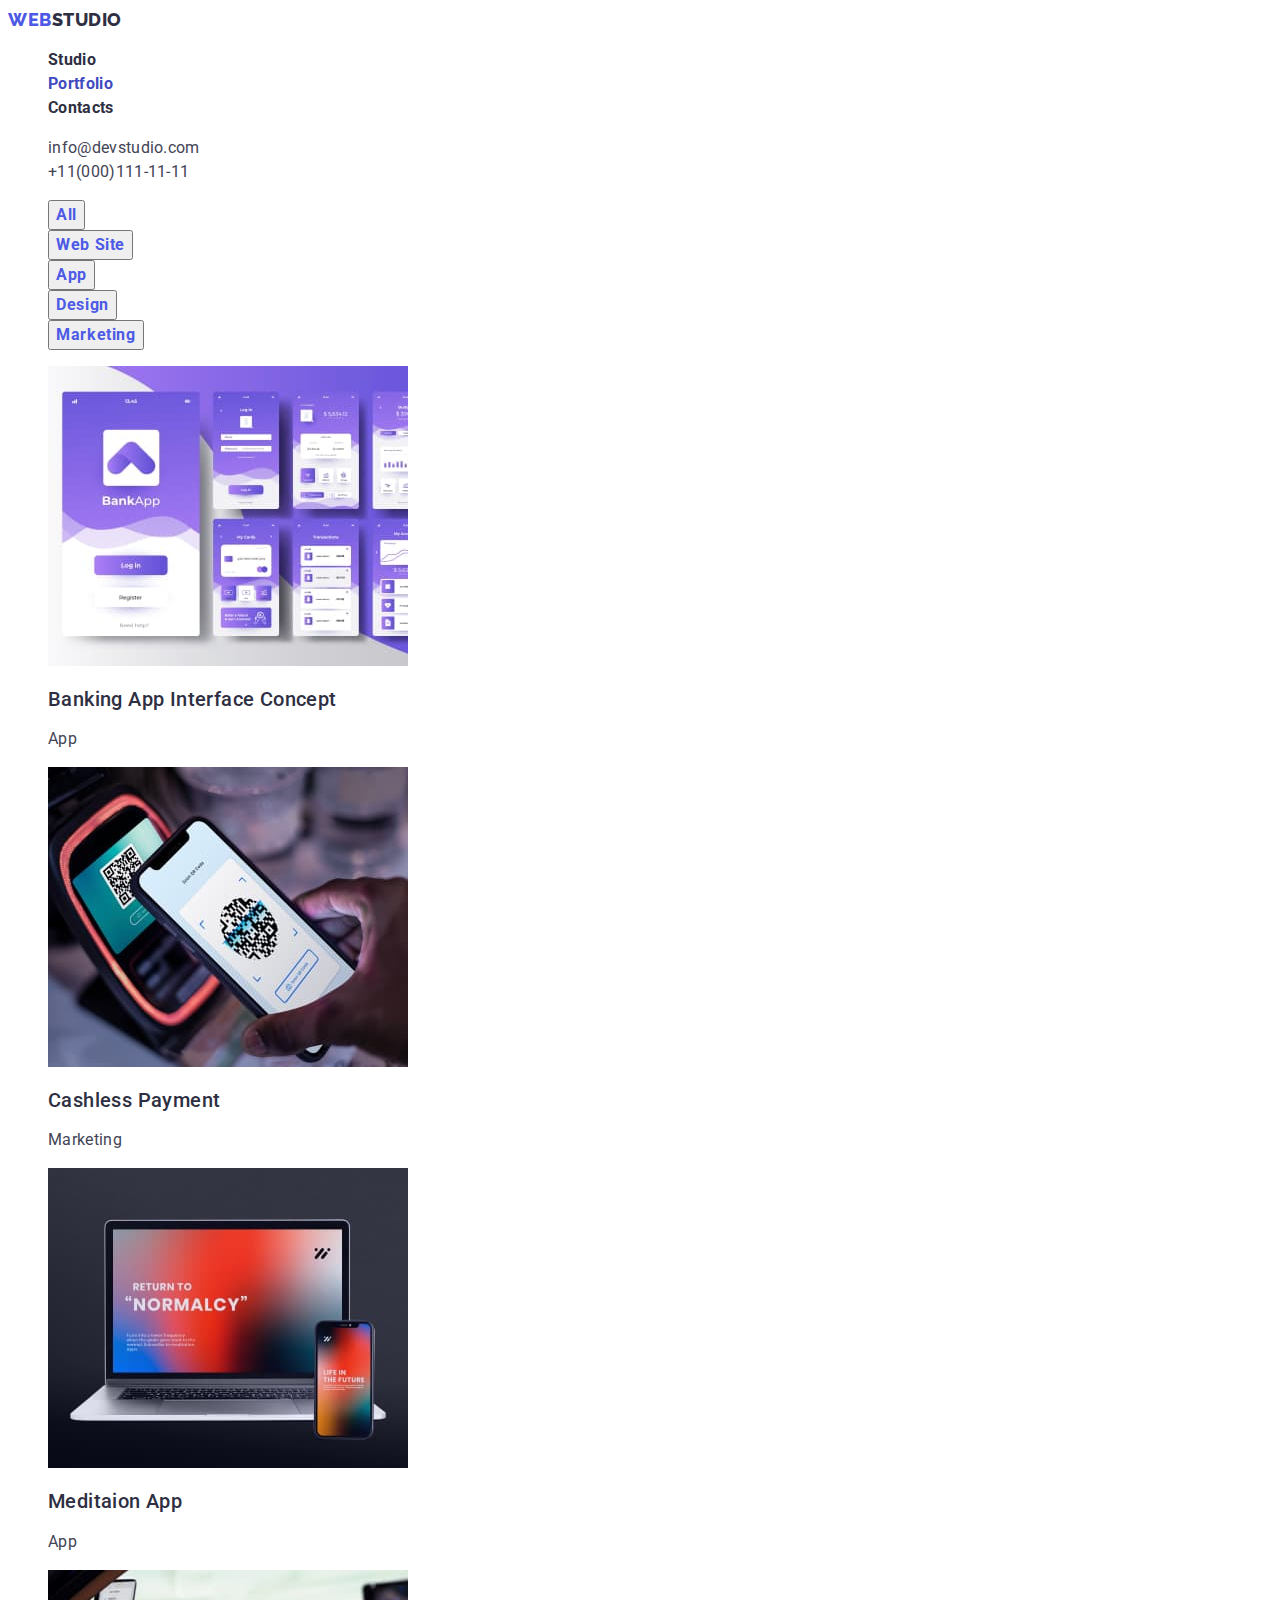
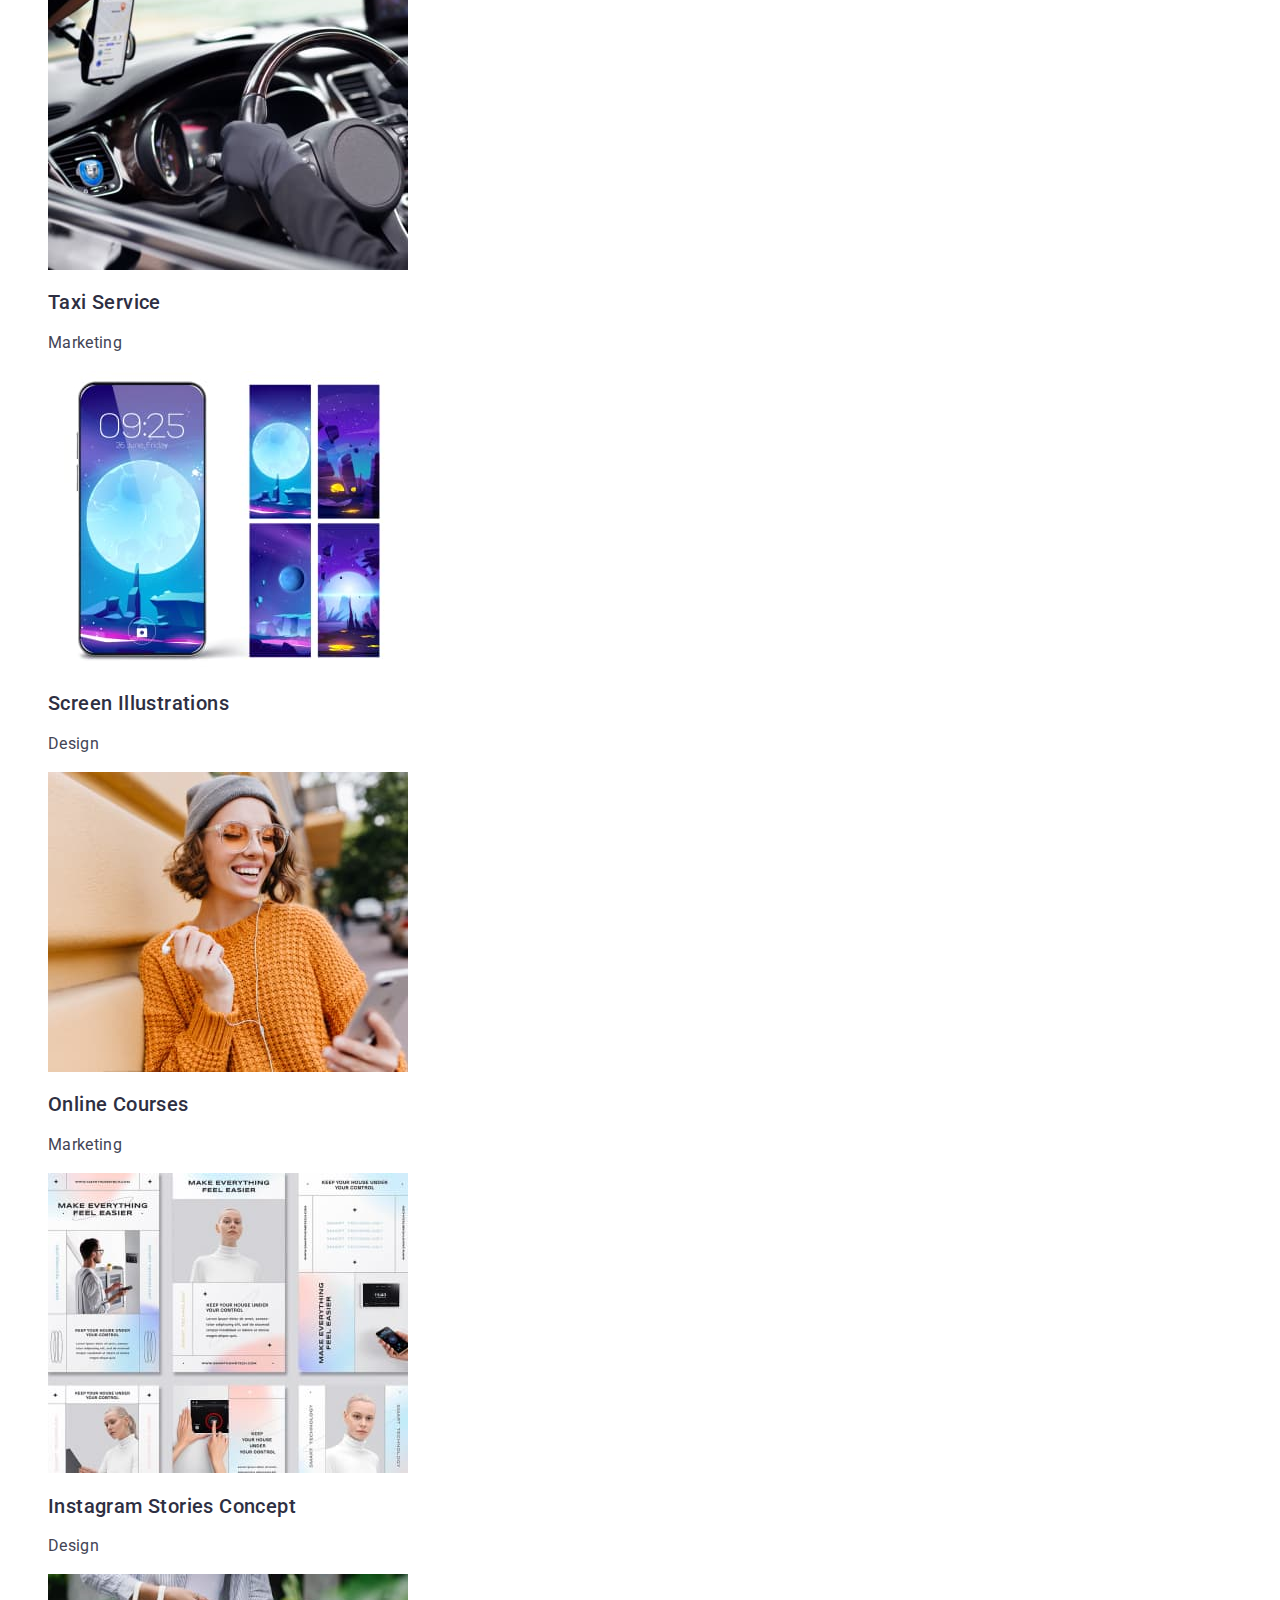
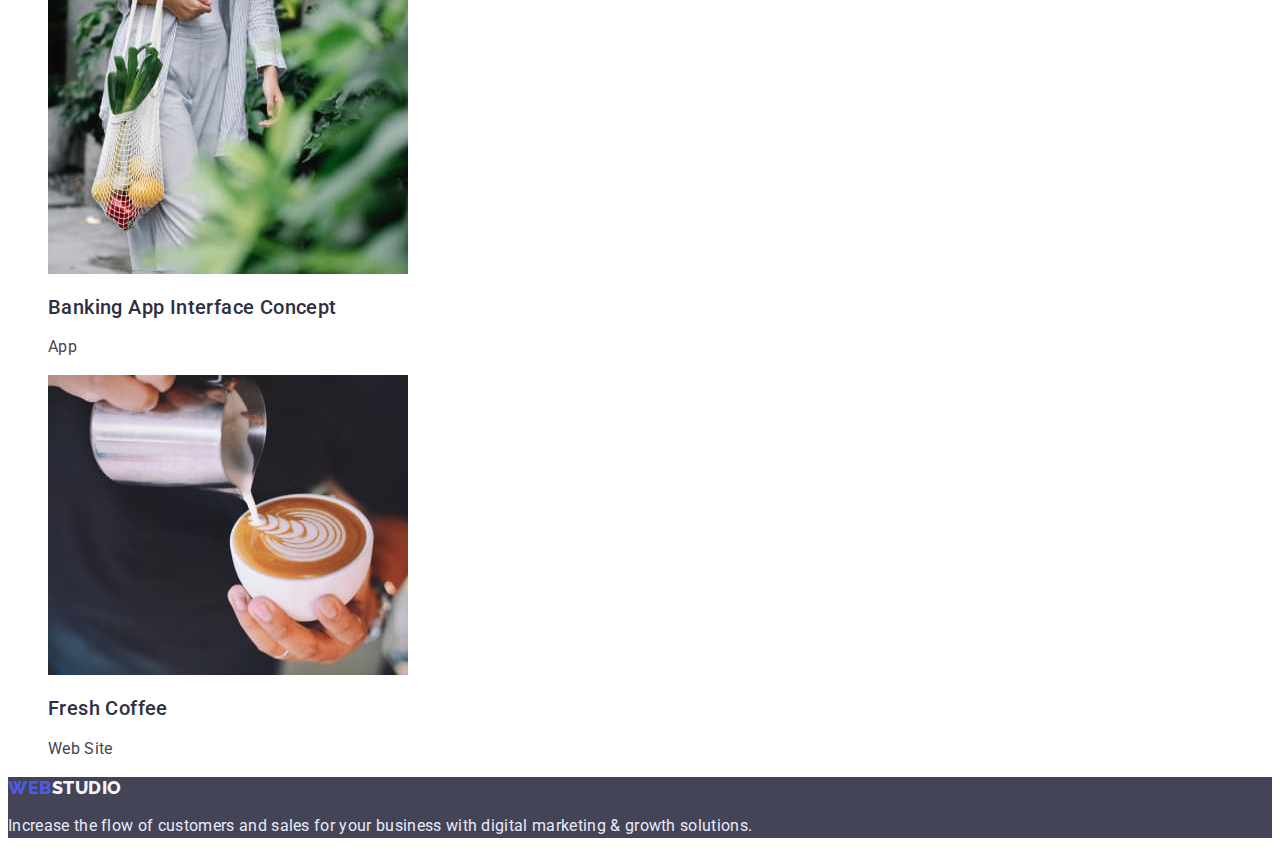
==== portfolio.html @ 7d0df858 "start" ====
<!DOCTYPE html>
<html lang="en">
  <head>
    <meta charset="UTF-8" />
    <meta http-equiv="X-UA-Compatible" content="IE=edge" />
    <meta name="viewport" content="width=device-width, initial-scale=1.0" />
    <title>Portfolio</title>
    <link rel="preconnect" href="https://fonts.googleapis.com" />
    <link rel="preconnect" href="https://fonts.gstatic.com" crossorigin />
    <link
      href="https://fonts.googleapis.com/css2?family=Raleway:wght@800&family=Roboto:wght@400;500;700;900&display=swap"
      rel="stylesheet"
    />
    <link rel="stylesheet" href="./css/styles.css" />
  </head>
  <body class="solutions-for-bisiness">
    <header class="header">
      <nav class="header-navigation">
        <a href="" class="header-logo link"
          ><span class="header-logoone">web</span>studio</a
        >
        <ul class="header-list list">
          <li class="header-item">
            <a class="header-link link" href="./index.html">Studio</a>
          </li>
          <li class="header-item">
            <a class="header-link link current" href="./portfolio.html"
              >Portfolio</a
            >
          </li>
          <li class="header-item">
            <a class="header-link link" href="">Contacts</a>
          </li>
        </ul>
      </nav>
      <ul class="header-contakt list">
        <li class="header-item">
          <a class="header-mail link" href="mailto:info@devstudio.com"
            >info@devstudio.com</a
          >
        </li>
        <li class="header-item">
          <a class="header-tel link" href="tel:+11(000)111-11-11"
            >+11(000)111-11-11</a
          >
        </li>
      </ul>
    </header>
    <main>
      <section>
        <h1 class="visually-hidden">portfolio</h1>
        <ul class="button list">
          <li>
            <button type="button" class="button-menu">All</button>
          </li>
          <li>
            <button type="button" class="button-menu">Web Site</button>
          </li>
          <li>
            <button type="button" class="button-menu">App</button>
          </li>
          <li>
            <button type="button" class="button-menu">Design</button>
          </li>
          <li>
            <button type="button" class="button-menu">Marketing</button>
          </li>
        </ul>
        <ul class="foto-list list">
          <li class="foto-item">
            <img src="./images/img-1.jpg" alt="" width="360" height="300" />
            <h2 class="foto-name">Banking App Interface Concept</h2>
            <p class="foto-skill">App</p>
          </li>
          <li class="foto-item">
            <img src="./images/img-2.jpg" alt="" width="360" height="300" />
            <h2 class="foto-name">Cashless Payment</h2>
            <p class="foto-skill">Marketing</p>
          </li>
          <li class="foto-item">
            <img src="./images/img-3.jpg" alt="" width="360" height="300" />
            <h2 class="foto-name">Meditaion App</h2>
            <p class="foto-skill">App</p>
          </li>
          <li class="foto-item">
            <img src="./images/img-4.jpg" alt="" width="360" height="300" />
            <h2 class="foto-name">Taxi Service</h2>
            <p class="foto-skill">Marketing</p>
          </li>
          <li class="foto-item">
            <img src="./images/img-5.jpg" alt="" width="360" height="300" />
            <h2 class="foto-name">Screen Illustrations</h2>
            <p class="foto-skill">Design</p>
          </li>
          <li class="foto-item">
            <img src="./images/img-6.jpg" alt="" width="360" height="300" />
            <h2 class="foto-name">Online Courses</h2>
            <p class="foto-skill">Marketing</p>
          </li>
          <li class="foto-item">
            <img src="./images/img-7.jpg" alt="" width="360" height="300" />
            <h2 class="foto-name">Instagram Stories Concept</h2>
            <p class="foto-skill">Design</p>
          </li>
          <li class="foto-item">
            <img src="./images/img-8.jpg" alt="" width="360" height="300" />
            <h2 class="foto-name">Banking App Interface Concept</h2>
            <p class="foto-skill">App</p>
          </li>
          <li class="foto-item">
            <img src="./images/img-9.jpg" alt="" width="360" height="300" />
            <h2 class="foto-name">Fresh Coffee</h2>
            <p class="foto-skill">Web Site</p>
          </li>
        </ul>
      </section>
    </main>
    <footer class="footer">
      <a href="" class="footer-logo link"
        ><span class="footer-logoone">web</span>studio</a
      >
      <p class="footer-text">
        Increase the flow of customers and sales for your business with digital
        marketing & growth solutions.
      </p>
    </footer>
  </body>
</html>
---- css/styles.css ----
:root {
  --title-color: #2e2f42;
  --text-color: #434455;
  --logo-color: #4d5ae5;
  --btn-fon: #404bbf;
  --fon-color: #ffffff;
  --team-color: #f4f4fd;
  --end-name: #e7e9fc;
}

body {
  font-family: "Roboto", sans-serif;
}
.list {
  list-style: none;
}
.link {
  text-decoration: none;
}
.solutions-for-bisiness {
}
/* --------------heder----------- */
.header {
}
.header-navigation {
}
.header-logo {
  font-family: "Raleway", sans-serif;
  font-weight: 800;
  font-size: 18px;
  line-height: 1.33;
  letter-spacing: 0.03em;
  text-transform: uppercase;
  /* NAVY BLUE */
  color: var(--title-color);
}
.header-logoone {
  font-family: "Raleway", sans-serif;
  font-weight: 800;
  font-size: 18px;
  line-height: 1.33;
  letter-spacing: 0.03em;
  text-transform: uppercase;
  color: var(--logo-color);
}
.header-list {
}
.header-item {
}
.header-link {
  font-family: inherit, sans-serif;
  font-weight: 700;
  font-size: 16px;
  line-height: 1.5;
  letter-spacing: 0.02em;
  /* NAVY BLUE */
  color: var(--title-color);
}
.header-link.current {
  color: var(--btn-fon);
}
.header-contakt {
}
.header-mail {
  font-family: inherit, sans-serif;
  font-size: 16px;
  line-height: 1.5;
  letter-spacing: 0.02em;
  color: var(--text-color);
}
.header-tel {
  font-family: inherit, sans-serif;
  font-weight: 400;
  font-size: 16px;
  line-height: 1.5;
  letter-spacing: 0.02em;
  /* SLATE */
  color: var(--text-color);
}
.header-item :hover,
.header-item :focus {
  color: var(--btn-fon);
}
.header-item :active {
  color: var(--btn-fon);
}

/* -----------event------------ */
.event {
  background: var(--title-color);
}
.event-title {
  font-family: inherit, sans-serif;
  font-size: 56px;
  line-height: 1, 07;
  letter-spacing: 0.02em;
  color: var(--fon-color);
}
.event-btr {
  font-family: "Roboto", sans-serif;
  font-weight: 700;
  font-size: 16px;
  line-height: 1.19;
  letter-spacing: 0.04em;
  background-color: var(--logo-color);
  color: var(--fon-color);
  cursor: pointer;
}

.event-btr:hover,
.event-btr:focus {
  background: var(--btn-fon);
}

/* -------------info-------------- */
.info {
}
.info-list {
}
.info-item {
}
.info-title {
  font-family: inherit, sans-serif;
  font-size: 20px;
  line-height: 1.2;
  letter-spacing: 0.02em;
  /* NAVY BLUE */
  color: var(--title-color);
}
.info-after-title {
  font-family: inherit, sans-serif;
  font-weight: 400;
  font-size: 16px;
  line-height: 1.5;
  letter-spacing: 0.02em;
  /* SLATE */
  color: var(--text-color);
}

/* -------------gadgets-------------- */

.gadgets {
}
.gadgets-title {
  font-family: inherit, sans-serif;
  font-size: 36px;
  line-height: 1.11;
  letter-spacing: 0.02em;
  text-transform: capitalize;
  color: var(--title-color);
}
.gadgets-list {
}
.gadgets-item {
}
/* -------------team-------------- */
.team {
  background: var(--team-color);
}
.team-title {
  font-family: inherit, sans-serif;
  font-size: 36px;
  line-height: 1.11;
  letter-spacing: 0.02em;
  text-transform: capitalize;
  color: var(--title-color);
}
.team-list {
}
.list {
}
.team-item {
  background-color: var(--fon-color);
}
.team-name {
  font-family: inherit, sans-serif;
  font-weight: 500;
  font-size: 20px;
  line-height: 1.2;
  letter-spacing: 0.02em;
  color: var(--title-color);
}
.team-skill {
  font-family: inherit, sans-serif;
  font-weight: 400;
  font-size: 16px;
  line-height: 1.5;
  letter-spacing: 0.02em;
  color: var(--text-color);
}
/* -------------footer-------------- */
.footer {
  background: var(--text-color);
}
.footer-logo {
  font-family: "Raleway", sans-serif;
  font-weight: 800;
  font-size: 18px;
  line-height: 1.17;
  letter-spacing: 0.03em;
  text-transform: uppercase;
  color: var(--team-color);
}
.footer-logoone {
  font-family: "Raleway";
  font-style: normal;
  font-weight: 800;
  font-size: 18px;
  line-height: 1.17;
  letter-spacing: 0.03em;
  text-transform: uppercase;
  /* IRIS */
  color: var(--logo-color);
}
.footer-text {
  font-family: "Roboto";
  font-style: normal;
  font-weight: 400;
  font-size: 16px;
  line-height: 1.5;
  letter-spacing: 0.02em;
  /* CORNFLOWER */
  color: var(--end-name);
}

/* -------------button-------------- */
.button-menu {
  font-family: "Roboto", sans-serif;
  font-weight: 700;
  font-size: 16px;
  line-height: 1.5;
  letter-spacing: 0.04em;
  color: #4d5ae5;
  cursor: pointer;
}
.button-menu:hover,
.button-menu:focus {
  background-color: var(--logo-color);
  color: var(--fon-color);
}
.foto-list {
}
.list {
}
.foto-item {
}
.foto-name {
  font-family: inherit, sans-serif;
  font-weight: 500;
  font-size: 20px;
  line-height: calc(24 / 20);
  letter-spacing: 0.02em;
  color: var(--title-color);
}
.foto-skill {
  font-family: inherit, sans-serif;
  font-weight: 400;
  font-size: 16px;
  line-height: calc(24 / 16);
  letter-spacing: 0.02em;
  color: var(--text-color);
}
.visually-hidden {
  position: absolute;
  width: 1px;
  height: 1px;
  margin: -1px;
  border: 0;
  padding: 0;

  white-space: nowrap;
  clip-path: inset(100%);
  clip: rect(0 0 0 0);
  overflow: hidden;
}
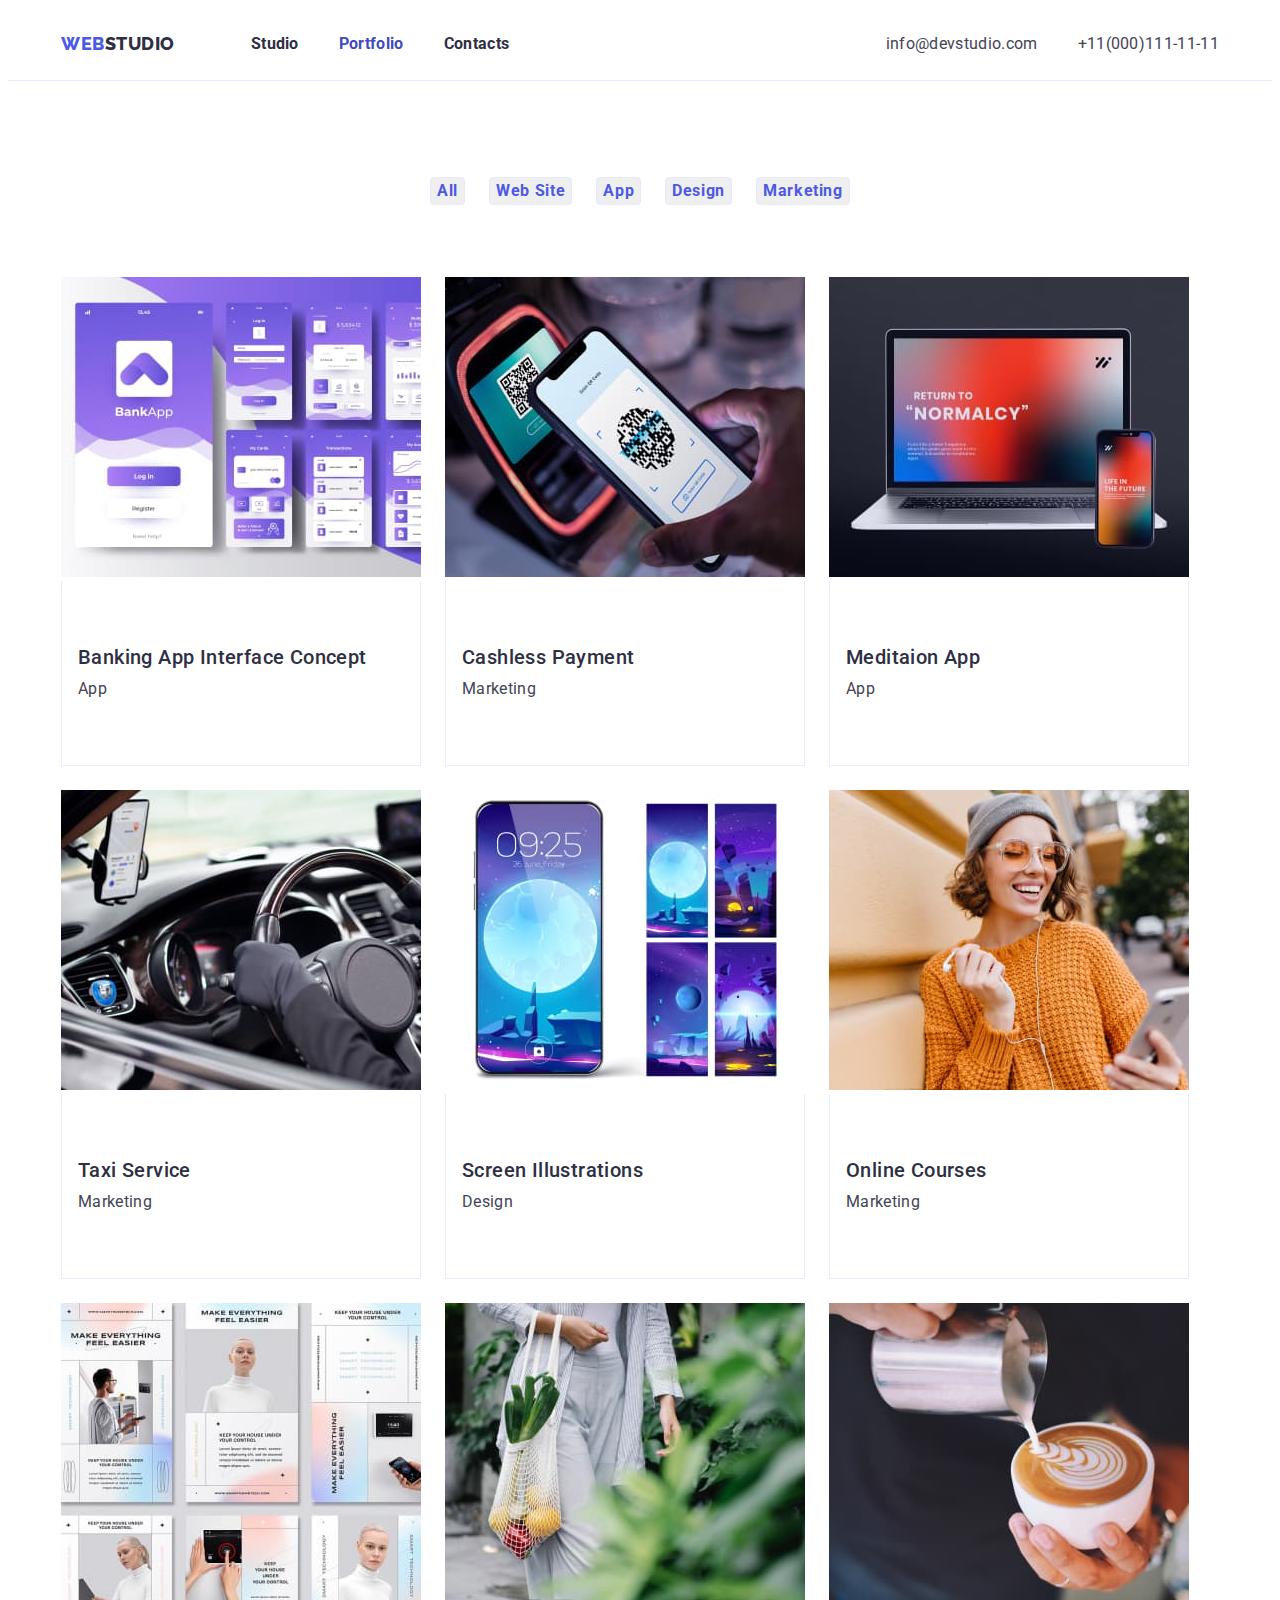
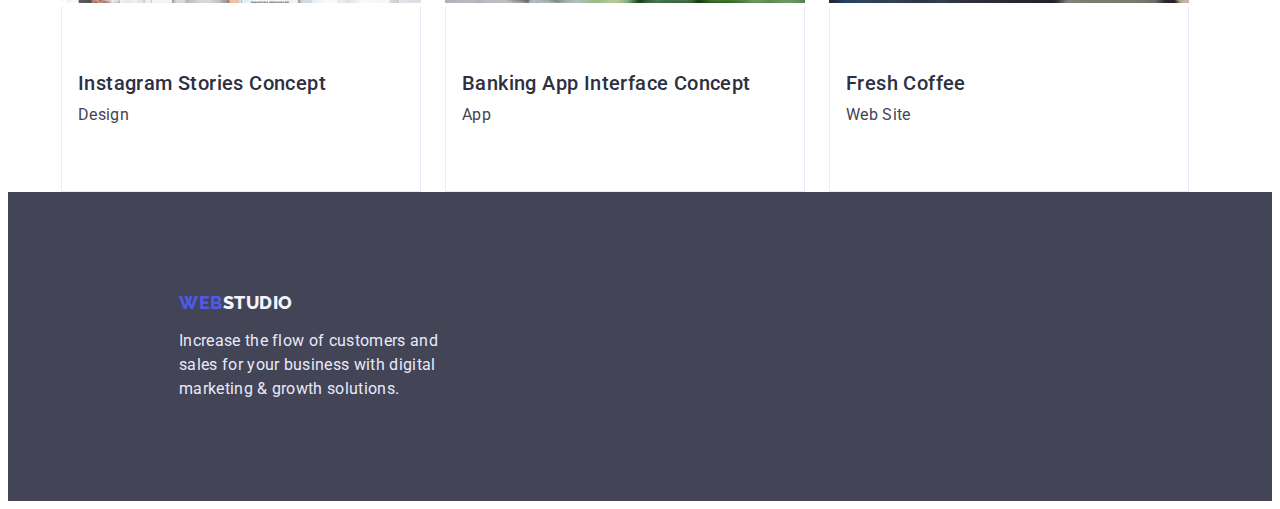
==== commit bbb42851: "homework3" ====
--- a/portfolio.html
+++ b/portfolio.html
@@ -15,114 +15,140 @@
   </head>
   <body class="solutions-for-bisiness">
     <header class="header">
-      <nav class="header-navigation">
-        <a href="" class="header-logo link"
-          ><span class="header-logoone">web</span>studio</a
-        >
-        <ul class="header-list list">
+      <div class="conteiner header-hookup">
+        <nav class="header-navigation">
+          <a href="" class="header-logo link"
+            ><span class="header-logoone">web</span>studio</a
+          >
+          <ul class="header-list list">
+            <li class="header-item">
+              <a class="header-link link" href="./index.html">Studio</a>
+            </li>
+            <li class="header-item">
+              <a class="header-link link current" href="./portfolio.html"
+                >Portfolio</a
+              >
+            </li>
+            <li class="header-item">
+              <a class="header-link link" href="">Contacts</a>
+            </li>
+          </ul>
+        </nav>
+        <ul class="header-contakt list">
           <li class="header-item">
-            <a class="header-link link" href="./index.html">Studio</a>
-          </li>
-          <li class="header-item">
-            <a class="header-link link current" href="./portfolio.html"
-              >Portfolio</a
+            <a class="header-mail link" href="mailto:info@devstudio.com"
+              >info@devstudio.com</a
             >
           </li>
           <li class="header-item">
-            <a class="header-link link" href="">Contacts</a>
+            <a class="header-tel link" href="tel:+11(000)111-11-11"
+              >+11(000)111-11-11</a
+            >
           </li>
         </ul>
-      </nav>
-      <ul class="header-contakt list">
-        <li class="header-item">
-          <a class="header-mail link" href="mailto:info@devstudio.com"
-            >info@devstudio.com</a
-          >
-        </li>
-        <li class="header-item">
-          <a class="header-tel link" href="tel:+11(000)111-11-11"
-            >+11(000)111-11-11</a
-          >
-        </li>
-      </ul>
+      </div>
     </header>
     <main>
       <section>
-        <h1 class="visually-hidden">portfolio</h1>
-        <ul class="button list">
-          <li>
-            <button type="button" class="button-menu">All</button>
-          </li>
-          <li>
-            <button type="button" class="button-menu">Web Site</button>
-          </li>
-          <li>
-            <button type="button" class="button-menu">App</button>
-          </li>
-          <li>
-            <button type="button" class="button-menu">Design</button>
-          </li>
-          <li>
-            <button type="button" class="button-menu">Marketing</button>
-          </li>
-        </ul>
-        <ul class="foto-list list">
-          <li class="foto-item">
-            <img src="./images/img-1.jpg" alt="" width="360" height="300" />
-            <h2 class="foto-name">Banking App Interface Concept</h2>
-            <p class="foto-skill">App</p>
-          </li>
-          <li class="foto-item">
-            <img src="./images/img-2.jpg" alt="" width="360" height="300" />
-            <h2 class="foto-name">Cashless Payment</h2>
-            <p class="foto-skill">Marketing</p>
-          </li>
-          <li class="foto-item">
-            <img src="./images/img-3.jpg" alt="" width="360" height="300" />
-            <h2 class="foto-name">Meditaion App</h2>
-            <p class="foto-skill">App</p>
-          </li>
-          <li class="foto-item">
-            <img src="./images/img-4.jpg" alt="" width="360" height="300" />
-            <h2 class="foto-name">Taxi Service</h2>
-            <p class="foto-skill">Marketing</p>
-          </li>
-          <li class="foto-item">
-            <img src="./images/img-5.jpg" alt="" width="360" height="300" />
-            <h2 class="foto-name">Screen Illustrations</h2>
-            <p class="foto-skill">Design</p>
-          </li>
-          <li class="foto-item">
-            <img src="./images/img-6.jpg" alt="" width="360" height="300" />
-            <h2 class="foto-name">Online Courses</h2>
-            <p class="foto-skill">Marketing</p>
-          </li>
-          <li class="foto-item">
-            <img src="./images/img-7.jpg" alt="" width="360" height="300" />
-            <h2 class="foto-name">Instagram Stories Concept</h2>
-            <p class="foto-skill">Design</p>
-          </li>
-          <li class="foto-item">
-            <img src="./images/img-8.jpg" alt="" width="360" height="300" />
-            <h2 class="foto-name">Banking App Interface Concept</h2>
-            <p class="foto-skill">App</p>
-          </li>
-          <li class="foto-item">
-            <img src="./images/img-9.jpg" alt="" width="360" height="300" />
-            <h2 class="foto-name">Fresh Coffee</h2>
-            <p class="foto-skill">Web Site</p>
-          </li>
-        </ul>
+        <div class="conteiner">
+          <h1 class="visually-hidden">portfolio</h1>
+          <ul class="button list">
+            <li>
+              <button type="button" class="button-menu">All</button>
+            </li>
+            <li>
+              <button type="button" class="button-menu">Web Site</button>
+            </li>
+            <li>
+              <button type="button" class="button-menu">App</button>
+            </li>
+            <li>
+              <button type="button" class="button-menu">Design</button>
+            </li>
+            <li>
+              <button type="button" class="button-menu">Marketing</button>
+            </li>
+          </ul>
+        </div>
+        <div class="conteiner">
+          <ul class="foto-list list">
+            <li class="foto-item">
+              <img src="./images/img-1.jpg" alt="" width="360" height="300" />
+              <div class="foto-text">
+                <h2 class="foto-name">Banking App Interface Concept</h2>
+                <p class="foto-skill">App</p>
+              </div>
+            </li>
+            <li class="foto-item">
+              <img src="./images/img-2.jpg" alt="" width="360" height="300" />
+              <div class="foto-text">
+                <h2 class="foto-name">Cashless Payment</h2>
+                <p class="foto-skill">Marketing</p>
+              </div>
+            </li>
+            <li class="foto-item">
+              <img src="./images/img-3.jpg" alt="" width="360" height="300" />
+              <div class="foto-text">
+                <h2 class="foto-name">Meditaion App</h2>
+                <p class="foto-skill">App</p>
+              </div>
+            </li>
+            <li class="foto-item">
+              <img src="./images/img-4.jpg" alt="" width="360" height="300" />
+              <div class="foto-text">
+                <h2 class="foto-name">Taxi Service</h2>
+                <p class="foto-skill">Marketing</p>
+              </div>
+            </li>
+            <li class="foto-item">
+              <img src="./images/img-5.jpg" alt="" width="360" height="300" />
+              <div class="foto-text">
+                <h2 class="foto-name">Screen Illustrations</h2>
+                <p class="foto-skill">Design</p>
+              </div>
+            </li>
+            <li class="foto-item">
+              <img src="./images/img-6.jpg" alt="" width="360" height="300" />
+              <div class="foto-text">
+                <h2 class="foto-name">Online Courses</h2>
+                <p class="foto-skill">Marketing</p>
+              </div>
+            </li>
+            <li class="foto-item">
+              <img src="./images/img-7.jpg" alt="" width="360" height="300" />
+              <div class="foto-text">
+                <h2 class="foto-name">Instagram Stories Concept</h2>
+                <p class="foto-skill">Design</p>
+              </div>
+            </li>
+            <li class="foto-item">
+              <img src="./images/img-8.jpg" alt="" width="360" height="300" />
+              <div class="foto-text">
+                <h2 class="foto-name">Banking App Interface Concept</h2>
+                <p class="foto-skill">App</p>
+              </div>
+            </li>
+            <li class="foto-item">
+              <img src="./images/img-9.jpg" alt="" width="360" height="300" />
+              <div class="foto-text">
+                <h2 class="foto-name">Fresh Coffee</h2>
+                <p class="foto-skill">Web Site</p>
+              </div>
+            </li>
+          </ul>
+        </div>
       </section>
     </main>
     <footer class="footer">
-      <a href="" class="footer-logo link"
-        ><span class="footer-logoone">web</span>studio</a
-      >
-      <p class="footer-text">
-        Increase the flow of customers and sales for your business with digital
-        marketing & growth solutions.
-      </p>
+      <div class="conteiner footer-conteiner">
+        <a href="" class="footer-logo link"
+          ><span class="footer-logoone">web</span>studio</a
+        >
+        <p class="footer-text">
+          Increase the flow of customers and sales for your business with
+          digital marketing & growth solutions.
+        </p>
+      </div>
     </footer>
   </body>
 </html>
--- a/css/styles.css
+++ b/css/styles.css
@@ -8,6 +8,32 @@
   --end-name: #e7e9fc;
 }
 
+.a {
+  text-decoration: none;
+  color: inherit;
+}
+p,
+h1,
+h2,
+h3,
+h4,
+h5,
+h6 {
+  margin: 0;
+}
+ul {
+  margin: 0;
+  padding-left: 0;
+}
+
+.img {
+  display: block;
+  min-width: 100%;
+  height: auto;
+}
+.button {
+  cursor: pointer;
+}
 body {
   font-family: "Roboto", sans-serif;
 }
@@ -19,10 +45,21 @@
 }
 .solutions-for-bisiness {
 }
+
+.conteiner {
+  width: 1158px;
+  padding-left: 15px;
+  padding-right: 15px;
+  margin: 0 auto;
+}
 /* --------------heder----------- */
 .header {
+  padding-top: 24px;
+  padding-bottom: 24px;
+  border-bottom: 1px solid #e7e9fc;
 }
 .header-navigation {
+  display: flex;
 }
 .header-logo {
   font-family: "Raleway", sans-serif;
@@ -31,8 +68,9 @@
   line-height: 1.33;
   letter-spacing: 0.03em;
   text-transform: uppercase;
-  /* NAVY BLUE */
-  color: var(--title-color);
+  color: var(--title-color);
+  margin-right: 76px;
+  margin-left: auto;
 }
 .header-logoone {
   font-family: "Raleway", sans-serif;
@@ -44,6 +82,8 @@
   color: var(--logo-color);
 }
 .header-list {
+  display: flex;
+  gap: 40px;
 }
 .header-item {
 }
@@ -53,13 +93,17 @@
   font-size: 16px;
   line-height: 1.5;
   letter-spacing: 0.02em;
-  /* NAVY BLUE */
   color: var(--title-color);
 }
 .header-link.current {
   color: var(--btn-fon);
 }
 .header-contakt {
+  display: flex;
+  margin-left: auto;
+}
+.header-hookup {
+  display: flex;
 }
 .header-mail {
   font-family: inherit, sans-serif;
@@ -74,8 +118,9 @@
   font-size: 16px;
   line-height: 1.5;
   letter-spacing: 0.02em;
-  /* SLATE */
-  color: var(--text-color);
+  color: var(--text-color);
+  margin-left: 40px;
+  margin-right: auto;
 }
 .header-item :hover,
 .header-item :focus {
@@ -88,13 +133,24 @@
 /* -----------event------------ */
 .event {
   background: var(--title-color);
-}
+  padding-top: 188px;
+  padding-bottom: 188px;
+}
+.event-conteiner {
+  max-width: 496px;
+  display: flex;
+  align-items: center;
+  justify-content: center;
+  flex-wrap: wrap;
+}
+
 .event-title {
   font-family: inherit, sans-serif;
   font-size: 56px;
   line-height: 1, 07;
   letter-spacing: 0.02em;
   color: var(--fon-color);
+  margin-bottom: 48px;
 }
 .event-btr {
   font-family: "Roboto", sans-serif;
@@ -114,18 +170,25 @@
 
 /* -------------info-------------- */
 .info {
+  padding-top: 120px;
+  padding-bottom: 120px;
+}
+.info-conteiner {
 }
 .info-list {
+  display: flex;
+  gap: 24px;
 }
 .info-item {
+  width: calc((100%-72px) / 3);
 }
 .info-title {
   font-family: inherit, sans-serif;
   font-size: 20px;
   line-height: 1.2;
   letter-spacing: 0.02em;
-  /* NAVY BLUE */
-  color: var(--title-color);
+  color: var(--title-color);
+  margin-bottom: 8px;
 }
 .info-after-title {
   font-family: inherit, sans-serif;
@@ -133,13 +196,14 @@
   font-size: 16px;
   line-height: 1.5;
   letter-spacing: 0.02em;
-  /* SLATE */
   color: var(--text-color);
 }
 
 /* -------------gadgets-------------- */
 
 .gadgets {
+  padding-top: 120px;
+  padding-bottom: 120px;
 }
 .gadgets-title {
   font-family: inherit, sans-serif;
@@ -148,14 +212,22 @@
   letter-spacing: 0.02em;
   text-transform: capitalize;
   color: var(--title-color);
-}
+  margin-bottom: 72px;
+  text-align: center;
+}
+
 .gadgets-list {
+  display: flex;
+  gap: 24px;
 }
 .gadgets-item {
+  width: ((100% - 48px)/3);
 }
 /* -------------team-------------- */
 .team {
   background: var(--team-color);
+  padding-top: 120px;
+  padding-bottom: 120px;
 }
 .team-title {
   font-family: inherit, sans-serif;
@@ -164,14 +236,23 @@
   letter-spacing: 0.02em;
   text-transform: capitalize;
   color: var(--title-color);
+  margin-bottom: 72px;
+  text-align: center;
 }
 .team-list {
+  display: flex;
+  gap: 24px;
 }
 .list {
 }
 .team-item {
   background-color: var(--fon-color);
-}
+  text-align: center;
+}
+.team-text {
+  padding: 32px 16px;
+}
+
 .team-name {
   font-family: inherit, sans-serif;
   font-weight: 500;
@@ -179,6 +260,7 @@
   line-height: 1.2;
   letter-spacing: 0.02em;
   color: var(--title-color);
+  margin-bottom: 8px;
 }
 .team-skill {
   font-family: inherit, sans-serif;
@@ -191,6 +273,14 @@
 /* -------------footer-------------- */
 .footer {
   background: var(--text-color);
+  padding-top: 100px;
+  padding-bottom: 100px;
+}
+.footer-conteiner {
+  display: flex;
+  max-width: 264px;
+  margin-left: 156px;
+  flex-wrap: wrap;
 }
 .footer-logo {
   font-family: "Raleway", sans-serif;
@@ -200,6 +290,7 @@
   letter-spacing: 0.03em;
   text-transform: uppercase;
   color: var(--team-color);
+  margin-bottom: 16px;
 }
 .footer-logoone {
   font-family: "Raleway";
@@ -209,7 +300,6 @@
   line-height: 1.17;
   letter-spacing: 0.03em;
   text-transform: uppercase;
-  /* IRIS */
   color: var(--logo-color);
 }
 .footer-text {
@@ -219,11 +309,18 @@
   font-size: 16px;
   line-height: 1.5;
   letter-spacing: 0.02em;
-  /* CORNFLOWER */
   color: var(--end-name);
 }
 
 /* -------------button-------------- */
+.button {
+  display: flex;
+  gap: 24px;
+  justify-content: center;
+  padding-top: 96px;
+  padding-bottom: 72px;
+  margin: 0 auto;
+}
 .button-menu {
   font-family: "Roboto", sans-serif;
   font-weight: 700;
@@ -232,17 +329,29 @@
   letter-spacing: 0.04em;
   color: #4d5ae5;
   cursor: pointer;
+  border: 1px solid #e7e9fc;
+  border-radius: 4px;
 }
 .button-menu:hover,
 .button-menu:focus {
   background-color: var(--logo-color);
   color: var(--fon-color);
+  border: 1px solid #4d5ae5;
+  border-radius: 4px;
 }
 .foto-list {
+  display: flex;
+  flex-wrap: wrap;
+  gap: 24px;
 }
 .list {
 }
 .foto-item {
+}
+.foto-text {
+  padding: 32px 16px;
+  border: 1px solid #e7e9fc;
+  border-top: none;
 }
 .foto-name {
   font-family: inherit, sans-serif;
@@ -251,6 +360,8 @@
   line-height: calc(24 / 20);
   letter-spacing: 0.02em;
   color: var(--title-color);
+  padding-top: 32px;
+  margin-bottom: 8px;
 }
 .foto-skill {
   font-family: inherit, sans-serif;
@@ -259,6 +370,7 @@
   line-height: calc(24 / 16);
   letter-spacing: 0.02em;
   color: var(--text-color);
+  padding-bottom: 32px;
 }
 .visually-hidden {
   position: absolute;
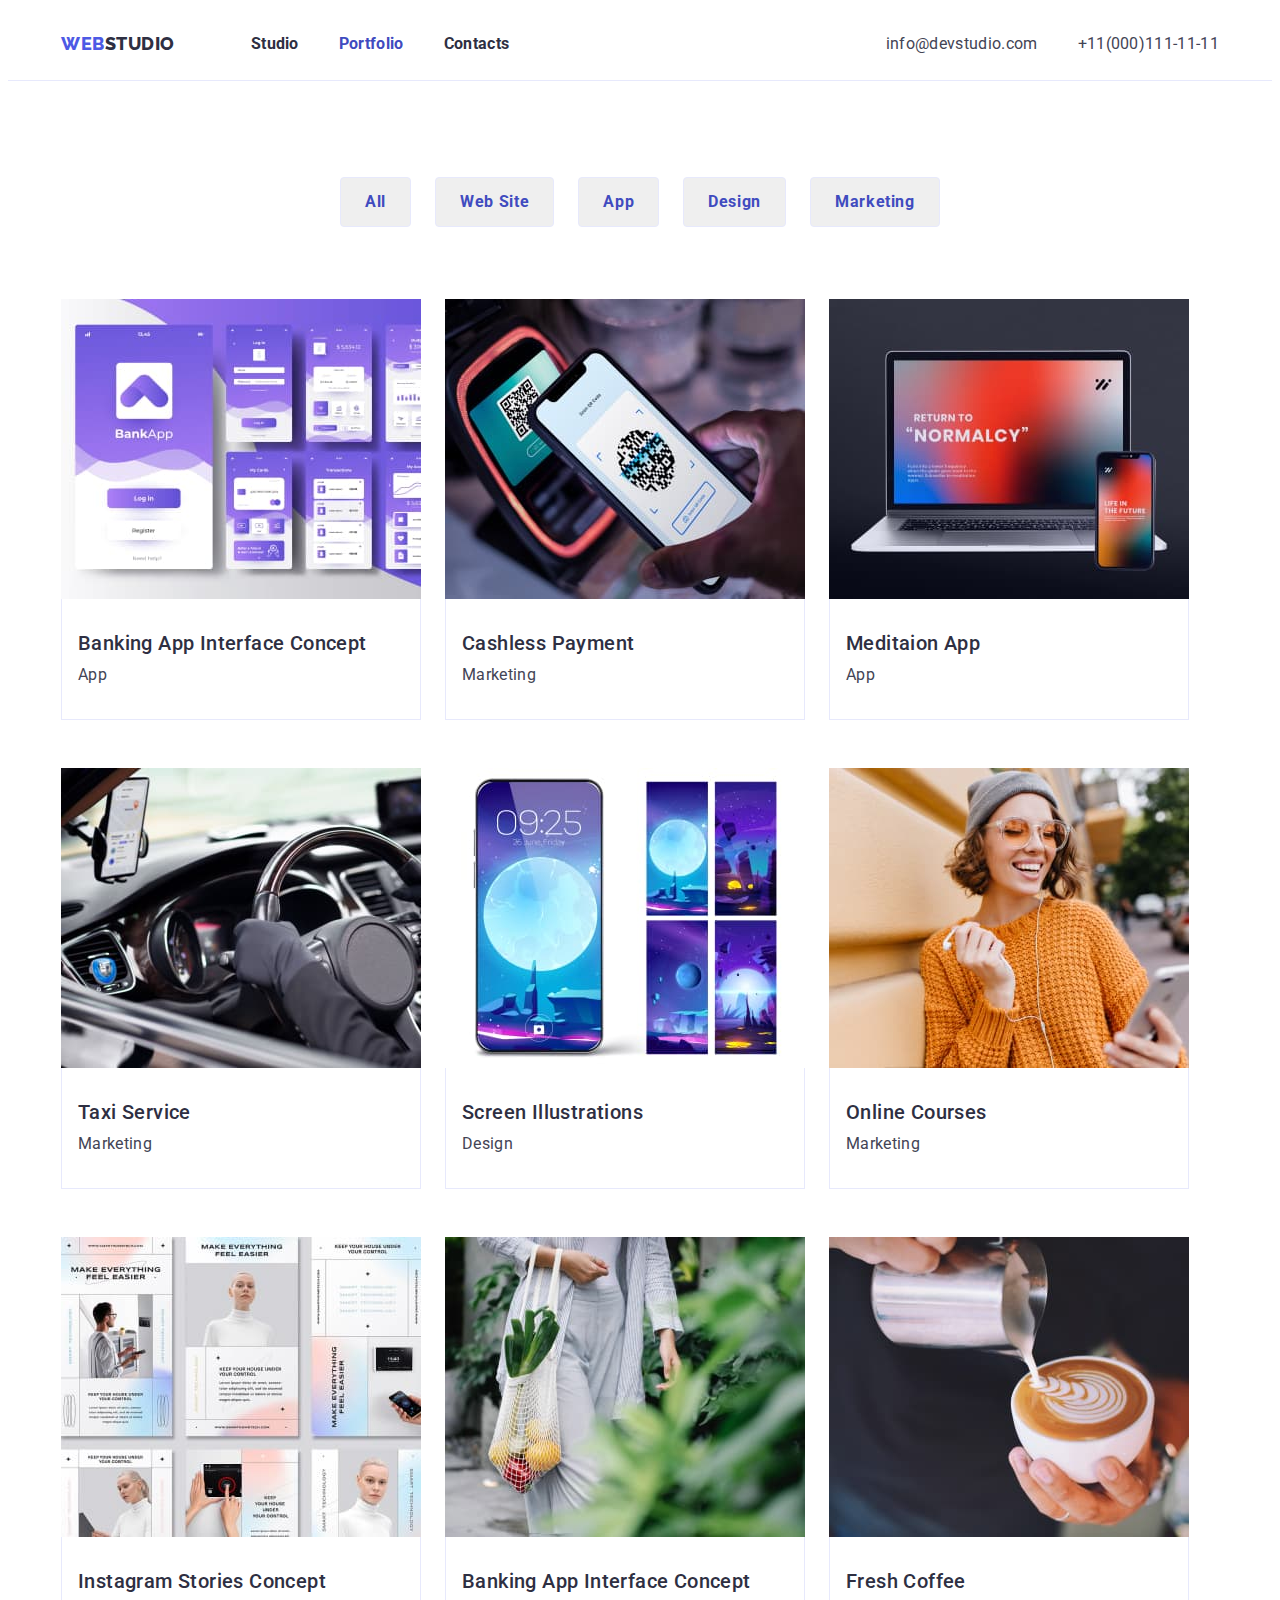
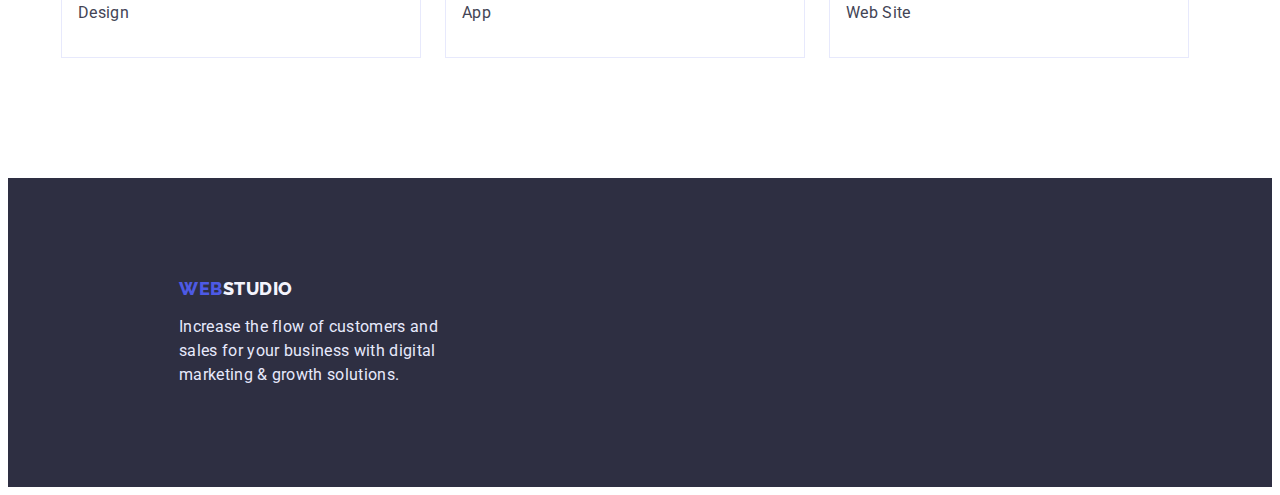
==== commit b4ac8485: "fix" ====
--- a/portfolio.html
+++ b/portfolio.html
@@ -11,6 +11,7 @@
       href="https://fonts.googleapis.com/css2?family=Raleway:wght@800&family=Roboto:wght@400;500;700;900&display=swap"
       rel="stylesheet"
     />
+    <link rel="stylesheet" href="https://cdnjs.cloudflare.com/ajax/libs/modern-normalize/0.2.0/modern-normalize.css" integrity="sha512-oxqL25oMBPTFLK5OOR4U/Y//5oyc+3B8MJVTuGD2FLdyA+VXlhKMyQ7YjHNSI5+CLk0UdMLw1lV64dDuT1Batw==" crossorigin="anonymous" referrerpolicy="no-referrer" />
     <link rel="stylesheet" href="./css/styles.css" />
   </head>
   <body class="solutions-for-bisiness">
@@ -49,7 +50,7 @@
       </div>
     </header>
     <main>
-      <section>
+      <section class="foto">
         <div class="conteiner">
           <h1 class="visually-hidden">portfolio</h1>
           <ul class="button list">
@@ -69,67 +70,65 @@
               <button type="button" class="button-menu">Marketing</button>
             </li>
           </ul>
-        </div>
-        <div class="conteiner">
           <ul class="foto-list list">
             <li class="foto-item">
-              <img src="./images/img-1.jpg" alt="" width="360" height="300" />
+              <img src="./images/img-1.jpg" alt="" width="360" height="300" class="img"/>
               <div class="foto-text">
                 <h2 class="foto-name">Banking App Interface Concept</h2>
                 <p class="foto-skill">App</p>
               </div>
             </li>
             <li class="foto-item">
-              <img src="./images/img-2.jpg" alt="" width="360" height="300" />
+              <img src="./images/img-2.jpg" alt="" width="360" height="300" class="img"/>
               <div class="foto-text">
                 <h2 class="foto-name">Cashless Payment</h2>
                 <p class="foto-skill">Marketing</p>
               </div>
             </li>
             <li class="foto-item">
-              <img src="./images/img-3.jpg" alt="" width="360" height="300" />
+              <img src="./images/img-3.jpg" alt="" width="360" height="300" class="img"/>
               <div class="foto-text">
                 <h2 class="foto-name">Meditaion App</h2>
                 <p class="foto-skill">App</p>
               </div>
             </li>
             <li class="foto-item">
-              <img src="./images/img-4.jpg" alt="" width="360" height="300" />
+              <img src="./images/img-4.jpg" alt="" width="360" height="300" class="img"/>
               <div class="foto-text">
                 <h2 class="foto-name">Taxi Service</h2>
                 <p class="foto-skill">Marketing</p>
               </div>
             </li>
             <li class="foto-item">
-              <img src="./images/img-5.jpg" alt="" width="360" height="300" />
+              <img src="./images/img-5.jpg" alt="" width="360" height="300" class="img"/>
               <div class="foto-text">
                 <h2 class="foto-name">Screen Illustrations</h2>
                 <p class="foto-skill">Design</p>
               </div>
             </li>
             <li class="foto-item">
-              <img src="./images/img-6.jpg" alt="" width="360" height="300" />
+              <img src="./images/img-6.jpg" alt="" width="360" height="300" class="img"/>
               <div class="foto-text">
                 <h2 class="foto-name">Online Courses</h2>
                 <p class="foto-skill">Marketing</p>
               </div>
             </li>
             <li class="foto-item">
-              <img src="./images/img-7.jpg" alt="" width="360" height="300" />
+              <img src="./images/img-7.jpg" alt="" width="360" height="300" class="img"/>
               <div class="foto-text">
                 <h2 class="foto-name">Instagram Stories Concept</h2>
                 <p class="foto-skill">Design</p>
               </div>
             </li>
             <li class="foto-item">
-              <img src="./images/img-8.jpg" alt="" width="360" height="300" />
+              <img src="./images/img-8.jpg" alt="" width="360" height="300" class="img" />
               <div class="foto-text">
                 <h2 class="foto-name">Banking App Interface Concept</h2>
                 <p class="foto-skill">App</p>
               </div>
             </li>
             <li class="foto-item">
-              <img src="./images/img-9.jpg" alt="" width="360" height="300" />
+              <img src="./images/img-9.jpg" alt="" width="360" height="300" class="img" />
               <div class="foto-text">
                 <h2 class="foto-name">Fresh Coffee</h2>
                 <p class="foto-skill">Web Site</p>
--- a/css/styles.css
+++ b/css/styles.css
@@ -31,6 +31,7 @@
   min-width: 100%;
   height: auto;
 }
+
 .button {
   cursor: pointer;
 }
@@ -153,6 +154,7 @@
   margin-bottom: 48px;
 }
 .event-btr {
+  padding: 16px 32px;
   font-family: "Roboto", sans-serif;
   font-weight: 700;
   font-size: 16px;
@@ -161,6 +163,8 @@
   background-color: var(--logo-color);
   color: var(--fon-color);
   cursor: pointer;
+  border-radius: 4px;
+  border: 0px;
 }
 
 .event-btr:hover,
@@ -272,7 +276,7 @@
 }
 /* -------------footer-------------- */
 .footer {
-  background: var(--text-color);
+  background: var(--title-color);
   padding-top: 100px;
   padding-bottom: 100px;
 }
@@ -317,17 +321,17 @@
   display: flex;
   gap: 24px;
   justify-content: center;
-  padding-top: 96px;
-  padding-bottom: 72px;
-  margin: 0 auto;
+  margin-bottom: 72px;
+  
 }
 .button-menu {
+  padding: 12px 24px;
   font-family: "Roboto", sans-serif;
   font-weight: 700;
   font-size: 16px;
   line-height: 1.5;
   letter-spacing: 0.04em;
-  color: #4d5ae5;
+  color: var(--btn-fon);
   cursor: pointer;
   border: 1px solid #e7e9fc;
   border-radius: 4px;
@@ -339,10 +343,18 @@
   border: 1px solid #4d5ae5;
   border-radius: 4px;
 }
+
+.foto{
+  padding-top: 96px;
+  padding-bottom: 120px;
+  
+}
 .foto-list {
+
   display: flex;
   flex-wrap: wrap;
-  gap: 24px;
+  row-gap: 48px;
+  column-gap: 24px;
 }
 .list {
 }
@@ -360,7 +372,6 @@
   line-height: calc(24 / 20);
   letter-spacing: 0.02em;
   color: var(--title-color);
-  padding-top: 32px;
   margin-bottom: 8px;
 }
 .foto-skill {
@@ -370,7 +381,7 @@
   line-height: calc(24 / 16);
   letter-spacing: 0.02em;
   color: var(--text-color);
-  padding-bottom: 32px;
+  
 }
 .visually-hidden {
   position: absolute;
